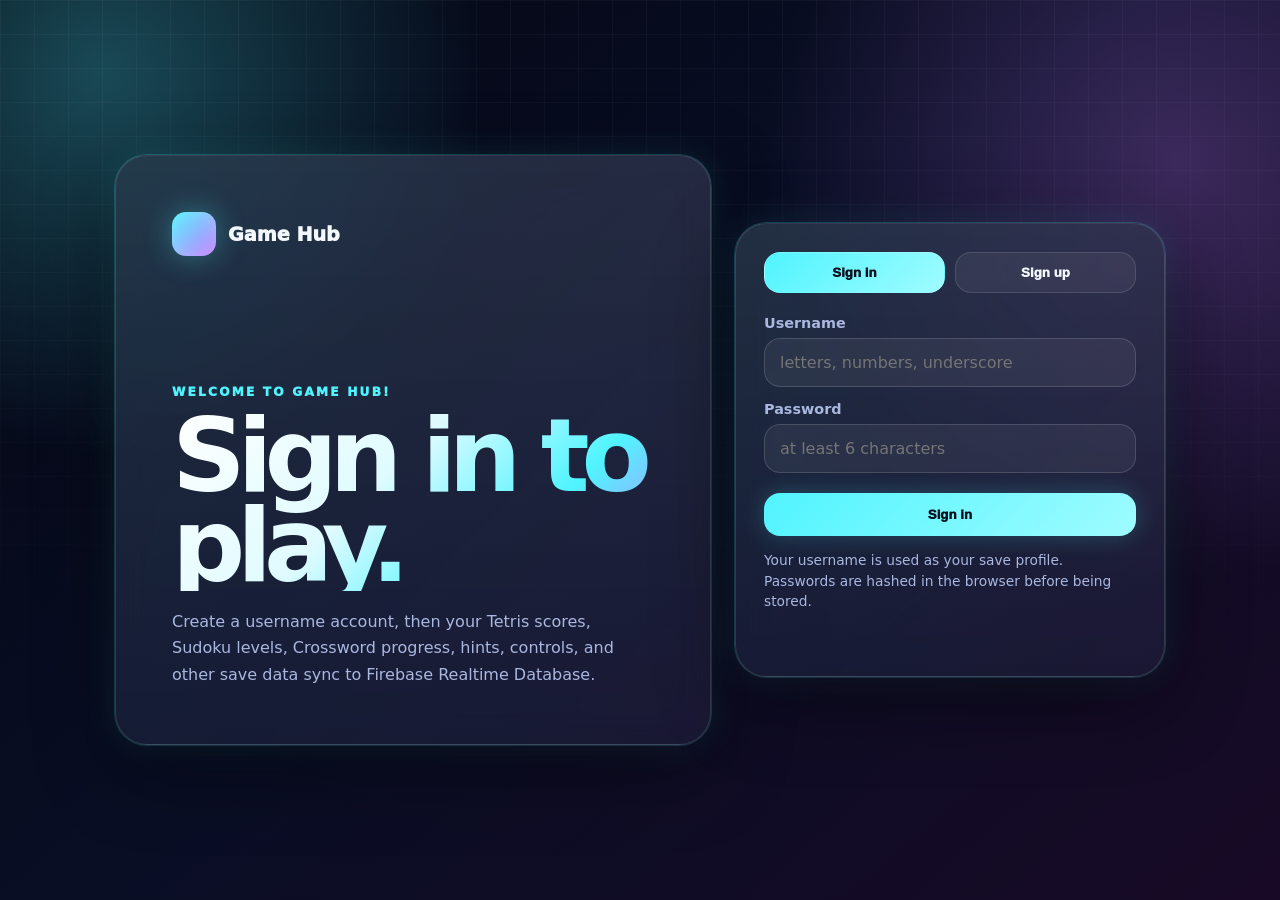
==== colorswitch.html @ 5b91e51e "Add files via upload" ====
<!doctype html>
<html lang="en">
<head>
  <meta charset="utf-8" />
  <meta name="viewport" content="width=device-width, initial-scale=1" />
  <title>Color Switch - Game Hub</title>
  <style>
    :root {
      --bg: #050814;
      --panel: rgba(12, 18, 42, 0.72);
      --text: #f4f8ff;
      --muted: #aab7df;
      --accent: #50f4ff;
      --accent-2: #c77dff;
      --shadow: 0 24px 80px rgba(0,0,0,.48);
      --ring: 0 0 0 1px rgba(80,244,255,.22), 0 0 36px rgba(80,244,255,.12);
    }
    * { box-sizing: border-box; }
    html, body {
      height: 100%;
      margin: 0;
      overflow: hidden;
      font-family: Inter, ui-sans-serif, system-ui, -apple-system, BlinkMacSystemFont, sans-serif;
      color: var(--text);
      background: linear-gradient(140deg, #030611 0%, #090e25 50%, #180a26 100%);
    }
    body::before {
      content: "";
      position: absolute;
      inset: 0;
      pointer-events: none;
      background-image:
        linear-gradient(rgba(255,255,255,0.02) 1px, transparent 1px),
        linear-gradient(90deg, rgba(255,255,255,0.02) 1px, transparent 1px);
      background-size: 34px 34px;
    }
    .app {
      display: grid;
      grid-template-rows: auto 1fr;
      width: 100%;
      height: 100%;
      max-width: 1200px;
      margin: 0 auto;
      padding: 24px;
      gap: 20px;
    }
    header {
      display: flex;
      justify-content: space-between;
      align-items: center;
      background: var(--panel);
      border: 1px solid rgba(255, 255, 255, 0.1);
      border-radius: 20px;
      padding: 12px 24px;
      backdrop-filter: blur(16px);
      box-shadow: var(--shadow);
    }
    .brand {
      display: flex;
      align-items: center;
      gap: 10px;
      font-weight: 900;
      font-size: 1.15rem;
    }
    .logo {
      width: 32px;
      height: 32px;
      border-radius: 10px;
      background: linear-gradient(135deg, var(--accent), var(--accent-2));
    }
    nav {
      display: flex;
      align-items: center;
      gap: 16px;
    }
    .home-link {
      color: var(--muted);
      text-decoration: none;
      font-weight: 700;
    }
    .home-link:hover { color: var(--accent); }
    .account-pill {
      display: inline-flex;
      align-items: center;
      gap: 8px;
      min-height: 34px;
      padding: 8px 14px;
      border-radius: 999px;
      color: var(--text);
      background: rgba(80,244,255,.10);
      border: 1px solid rgba(80,244,255,.24);
      font-weight: 900;
    }

    .level-badge {
      display: inline-flex;
      align-items: center;
      justify-content: center;
      background: linear-gradient(135deg, var(--accent-2), #ff5d7a);
      color: #ffffff;
      font-size: 0.72rem;
      font-weight: 900;
      padding: 2px 7px;
      border-radius: 6px;
      min-width: 20px;
    }
    .game-layout {
      display: grid;
      grid-template-columns: 260px 1fr;
      gap: 20px;
      min-height: 0;
    }
    .side-panel {
      display: flex;
      flex-direction: column;
      gap: 20px;
    }
    .panel-card {
      background: var(--panel);
      border: 1px solid rgba(255, 255, 255, 0.13);
      border-radius: 22px;
      padding: 20px;
      box-shadow: var(--shadow), var(--ring);
      backdrop-filter: blur(18px);
    }
    .panel-card h2 {
      margin: 0 0 14px 0;
      font-size: 0.85rem;
      font-weight: 900;
      text-transform: uppercase;
      letter-spacing: 0.12em;
      color: var(--muted);
    }
    .stat-item {
      display: flex;
      flex-direction: column;
      gap: 4px;
      margin-bottom: 16px;
    }
    .stat-label {
      font-size: 0.75rem;
      font-weight: 800;
      color: var(--muted);
      text-transform: uppercase;
    }
    .stat-value {
      font-size: 2rem;
      font-weight: 900;
      color: var(--text);
    }
    .stat-value.highlight {
      color: var(--accent);
      text-shadow: 0 0 15px rgba(80,244,255,0.4);
    }
    .center-column {
      display: flex;
      justify-content: center;
      align-items: center;
      position: relative;
    }
    .game-container {
      position: relative;
      background: #090d22;
      border: 2px solid rgba(255,255,255,0.1);
      border-radius: 24px;
      box-shadow: var(--shadow);
      width: 400px;
      height: 600px;
      overflow: hidden;
    }
    canvas {
      display: block;
      width: 100%;
      height: 100%;
    }
    .overlay {
      position: absolute;
      inset: 0;
      background: rgba(5, 8, 20, 0.88);
      display: flex;
      flex-direction: column;
      align-items: center;
      justify-content: center;
      gap: 20px;
      z-index: 10;
      transition: opacity 0.2s ease;
    }
    .overlay.hidden {
      opacity: 0;
      pointer-events: none;
    }
    .overlay h2 {
      margin: 0;
      font-size: 2.5rem;
      font-weight: 900;
      background: linear-gradient(135deg, #fff, var(--accent));
      -webkit-background-clip: text;
      background-clip: text;
      color: transparent;
    }
    .overlay p {
      margin: 0;
      color: var(--muted);
      font-size: 1rem;
    }
    .btn {
      border: 1px solid rgba(255,255,255,.16);
      background: linear-gradient(135deg, var(--accent), #9ffcff);
      color: #05101d;
      font-weight: 900;
      padding: 12px 32px;
      border-radius: 999px;
      cursor: pointer;
      font-size: 1rem;
      transition: transform 0.1s ease;
      box-shadow: 0 0 24px rgba(80,244,255,.22);
    }
    .btn:hover {
      transform: translateY(-2px);
    }
    /* Bottom dock UI (Mode & Rank compact) */
    .bottom-dock {
      position: fixed;
      left: 0;
      right: 0;
      bottom: 0;
      padding: 10px 12px;
      z-index: 50;
      pointer-events: none;
    }
    .bottom-dock-inner {
      margin: 0 auto;
      width: min(1100px, 100%);
      background: rgba(12, 18, 42, 0.78);
      border: 1px solid rgba(255, 255, 255, 0.12);
      border-radius: 18px;
      box-shadow: var(--shadow), var(--ring);
      backdrop-filter: blur(14px);
      pointer-events: auto;
      overflow: hidden;
    }
    .dock-row {
      display: grid;
      grid-template-columns: 1fr auto;
      gap: 10px;
      align-items: center;
      padding: 10px 12px;
    }
    .dock-title {
      display: flex;
      flex-direction: column;
      gap: 4px;
      min-width: 0;
    }
    .dock-title .label {
      font-size: 0.75rem;
      font-weight: 900;
      text-transform: uppercase;
      letter-spacing: 0.12em;
      color: var(--muted);
    }
    .dock-title .line1 {
      display: flex;
      gap: 10px;
      flex-wrap: wrap;
      align-items: baseline;
    }
    .dock-title .line1 strong {
      color: var(--text);
      font-weight: 900;
    }
    .dock-title .line2 {
      color: rgba(255,255,255,.78);
      font-size: 0.9rem;
    }

    .dock-toggle {
      border: 1px solid rgba(255,255,255,.16);
      background: rgba(255,255,255,.06);
      color: var(--text);
      padding: 10px 14px;
      border-radius: 999px;
      cursor: pointer;
      font-weight: 900;
      transition: transform .1s ease, background .15s ease;
      white-space: nowrap;
    }
    .dock-toggle:hover { transform: translateY(-1px); background: rgba(255,255,255,.12); }

    .dock-panel {
      max-height: 0;
      opacity: 0;
      transition: max-height .25s ease, opacity .2s ease;
      border-top: 1px solid rgba(255,255,255,0.10);
    }
    .dock-panel.open {
      max-height: 260px;
      opacity: 1;
    }
    .dock-panel-content {
      padding: 10px 12px 12px;
      display: grid;
      grid-template-columns: 1fr;
      gap: 10px;
    }

    .rank-summary { margin: 0; }
    .rank-list { margin: 0; }

    @media (max-width: 420px) {
      .dock-toggle { padding: 9px 12px; }
    }
    .rank-summary {
      display: flex;
      flex-direction: column;
      gap: 6px;
      color: var(--muted);
      font-size: 0.9rem;
      margin-bottom: 12px;
    }
    .rank-summary strong {
      color: var(--text);
      font-weight: 700;
    }
    .rank-list {
      display: grid;
      gap: 6px;
      font-size: 0.85rem;
      color: rgba(255,255,255,.72);
    }
    .rank-list div {
      display: flex;
      justify-content: space-between;
      gap: 12px;
    }
    .lifestyle-btn {
      width: 100%;
      margin-top: 12px;
    }
    .lifestyle-info {
      margin-top: 8px;
      color: var(--muted);
      font-size: 0.85rem;
      line-height: 1.4;
    }
    @media (max-width: 768px) {
      .game-layout { grid-template-columns: 1fr; }
      .side-panel { flex-direction: row; }
      .stat-item { margin-bottom: 0; }
      .game-container { width: 100%; height: 75vh; }
    }
  </style>
  <script>
    (function () {
      const DB_URL = "https://gamelibrary-882b6-default-rtdb.asia-southeast1.firebasedatabase.app";
      const SESSION_KEY = "gamehub_current_user";
      const GAMEHUB_KEYS = ["gamehub_profile_v1", "colorswitch_highScore"];
      function safeUsernameKey(username) { return String(username || "").trim().toLowerCase().replace(/[^a-z0-9_]/g, "_"); }
      function getCurrentUser() { try { return JSON.parse(sessionStorage.getItem(SESSION_KEY) || "null"); } catch (err) { return null; } }
      function firebaseUrl(parts) { return DB_URL.replace(/\/$/, "") + "/" + parts.map(encodeURIComponent).join("/") + ".json"; }
      const currentUser = getCurrentUser();
      if (!currentUser || !currentUser.username) { window.location.replace("index.html"); return; }
      const userKey = safeUsernameKey(currentUser.username);
      const originalSetItem = localStorage.setItem.bind(localStorage);
      const originalRemoveItem = localStorage.removeItem.bind(localStorage);

      function cloudSet(key, value) {
        fetch(firebaseUrl(["users", userKey, "gameData", key]), {
          method: "PUT",
          headers: { "Content-Type": "application/json" },
          body: JSON.stringify(String(value))
        }).catch(function () {});
        fetch(firebaseUrl(["users", userKey, "lastActiveAt"]), {
          method: "PUT",
          headers: { "Content-Type": "application/json" },
          body: JSON.stringify(new Date().toISOString())
        }).catch(function () {});
      }
      function cloudRemove(key) {
        fetch(firebaseUrl(["users", userKey, "gameData", key]), { method: "DELETE" }).catch(function () {});
      }
      localStorage.setItem = function (key, value) {
        originalSetItem(key, value);
        if (GAMEHUB_KEYS.includes(key)) cloudSet(key, value);
      };
      localStorage.removeItem = function (key) {
        originalRemoveItem(key);
        if (GAMEHUB_KEYS.includes(key)) cloudRemove(key);
      };
      window.GameHubAuth = {
        dbUrl: DB_URL,
        user: currentUser,
        username: currentUser.username,
        safeUsernameKey: safeUsernameKey,
        logout: function () {
          sessionStorage.removeItem(SESSION_KEY);
          window.location.href = "index.html";
        },
        saveNow: function () {
          GAMEHUB_KEYS.forEach(function (key) {
            const value = localStorage.getItem(key);
            if (value !== null) cloudSet(key, value);
          });
        }
      };
      window.addEventListener('beforeunload', function () {
        if (window.GameHubAuth) window.GameHubAuth.saveNow();
      });
    })();
  </script>
  <script>
    (function () {
      const PROFILE_KEY = "gamehub_profile_v1";
      const MAX_RECENT = 12;
      function nowIso() { return new Date().toISOString(); }
      function getUsername() { return (window.GameHubAuth && window.GameHubAuth.username) || "Player"; }
      function blankGame() { return { successes: 0, bestScore: 0, bestLevel: 0, lastPlayedAt: null }; }
      function defaultProfile() {
        const username = getUsername();
        return {
          username,
          displayName: username,
          avatar: "🎮",
          level: 1,
          xp: 0,
          successfulPlays: 0,
          createdAt: nowIso(),
          updatedAt: nowIso(),
          games: {},
          recentActivity: [],
          completedSuccessIds: {}
        };
      }
      function readProfile() {
        let profile = null;
        try { profile = JSON.parse(localStorage.getItem(PROFILE_KEY) || "null"); }
        catch (err) { profile = null; }
        const base = defaultProfile();
        profile = profile && typeof profile === "object" ? profile : base;
        profile.username = getUsername();
        profile.displayName = profile.displayName || profile.username;
        profile.avatar = profile.avatar || "🎮";
        profile.level = Math.max(1, Number(profile.level || 1));
        profile.xp = Math.max(0, Number(profile.xp || 0));
        profile.successfulPlays = Math.max(0, Number(profile.successfulPlays || 0));
        profile.games = profile.games && typeof profile.games === "object" ? profile.games : {};
        profile.recentActivity = Array.isArray(profile.recentActivity) ? profile.recentActivity : [];
        profile.completedSuccessIds = profile.completedSuccessIds && typeof profile.completedSuccessIds === "object" ? profile.completedSuccessIds : {};
        return profile;
      }
      function saveProfile(profile) {
        profile.updatedAt = nowIso();
        localStorage.setItem(PROFILE_KEY, JSON.stringify(profile));
        return profile;
      }
      function xpForNext(level) { return Math.max(50, level * 100); }
      function showToast(text) {
        if (!document.body) return;
        const toast = document.createElement("div");
        toast.textContent = text;
        toast.style.cssText = "position:fixed;right:18px;bottom:18px;z-index:9999;padding:13px 15px;border-radius:16px;background:linear-gradient(135deg,rgba(80,244,255,.95),rgba(199,125,255,.95));color:#05101d;font-weight:1000;box-shadow:0 18px 50px rgba(0,0,0,.34);font-family:inherit;max-width:min(340px,calc(100vw - 36px));";
        document.body.appendChild(toast);
        setTimeout(function () { toast.style.opacity = "0"; toast.style.transform = "translateY(8px)"; toast.style.transition = "all .35s ease"; }, 2400);
        setTimeout(function () { toast.remove(); }, 2850);
      }
      function recordSuccess(gameName, details) {
        details = details || {};
        const profile = readProfile();
        const successId = details.successId ? String(details.successId) : "";
        if (successId && profile.completedSuccessIds[successId]) return profile;
        if (successId) profile.completedSuccessIds[successId] = nowIso();
        const game = String(gameName || details.game || "Game");
        const xp = Math.max(10, Number(details.xp || 50));
        const beforeLevel = Number(profile.level || 1);
        profile.successfulPlays += 1;
        profile.level += 1;
        profile.xp += xp;
        if (!profile.games[game]) profile.games[game] = blankGame();
        profile.games[game].successes = Number(profile.games[game].successes || 0) + 1;
        profile.games[game].bestScore = Math.max(Number(profile.games[game].bestScore || 0), Number(details.score || 0));
        profile.games[game].bestLevel = Math.max(Number(profile.games[game].bestLevel || 0), Number(details.level || 0));
        profile.games[game].lastPlayedAt = nowIso();
        profile.recentActivity.unshift({
          game,
          title: details.title || ("Successful " + game + " play"),
          score: Number(details.score || 0),
          level: Number(details.level || 0),
          xp,
          at: nowIso()
        });
        profile.recentActivity = profile.recentActivity.slice(0, MAX_RECENT);
        saveProfile(profile);
        showToast("Profile Level Up! Lv " + beforeLevel + " → " + profile.level);
        return profile;
      }
      function resetProfile() {
        const profile = defaultProfile();
        saveProfile(profile);
        return profile;
      }
      window.GameHubProfile = { PROFILE_KEY, readProfile, saveProfile, recordSuccess, resetProfile, xpForNext };
    })();
  </script>
</head>
<body>

<div class="app">
  <header>
    <div class="brand"><div class="logo"></div>Color Switch Arcade</div>
    <nav>
      <a href="homepage.html" class="home-link">← Hub</a>
      <span class="account-pill">
          👤 <span id="accountName">Player</span>
          <span class="level-badge" id="accountLevel">LV 1</span>
        </span>
    </nav>
  </header>

  <div class="game-layout">
    <div class="side-panel">
      <div class="panel-card" style="flex: 1;">
        <h2>Scoreboard</h2>
        <div class="stat-item">
          <span class="stat-label">Score</span>
          <div id="scoreVal" class="stat-value highlight">0</div>
        </div>
        <div class="stat-item">
          <span class="stat-label">High Score</span>
          <div id="highScoreVal" class="stat-value">0</div>
        </div>
      </div>

      <div class="panel-card" style="flex: 1;">
        <h2>Controls</h2>
        <p style="color: var(--muted); font-size: 0.9rem; line-height: 1.5; margin: 0;">
          Press <strong>SPACEBAR</strong> or <strong>CLICK / TAP</strong> anywhere on the screen to bounce the color ball upward. 
          <br><br>
          Only pass through obstacle walls that match your current dynamic color vector!
        </p>
        <button class="btn lifestyle-btn" id="lifestyleBtn" type="button" onclick="useLifestyle()">Lifestyle Boost</button>
        <p class="lifestyle-info" id="lifestyleText">3 clicks left this week</p>
      </div>
    </div>

    <div class="center-column">
      <div class="game-container">
        <div id="startOverlay" class="overlay">
          <h2>COLOR SWITCH</h2>
          <p>Match colors to climb high</p>
          <button class="btn" onclick="startGame()">TAP TO PLAY</button>
        </div>

        <div id="gameoverOverlay" class="overlay hidden">
          <h2 style="background: linear-gradient(135deg, #ff5d7a, #c77dff); -webkit-background-clip: text; background-clip: text;">GAME OVER</h2>
          <p id="finalScoreMsg">Score: 0</p>
          <button class="btn" onclick="startGame()">PLAY AGAIN</button>
        </div>

        <canvas id="gameCanvas" width="400" height="600"></canvas>
      </div>
    </div>
  </div>
  </div>

  <!-- Bottom dock: Mode (Difficulty) & Rank -->
  <div class="bottom-dock" id="bottomDock">
    <div class="bottom-dock-inner">
      <div class="dock-row">
        <div class="dock-title">
          <div class="label">Mode & Rank</div>
          <div class="line1">
            <span class="muted" style="color: var(--muted); font-weight: 800;">Rank:</span>
            <strong id="currentRank">Training</strong>
            <span style="color: rgba(255,255,255,.78); font-weight: 800;">•</span>
            <span id="difficultyLabel" style="color: rgba(255,255,255,.78); font-weight: 900;">Easy</span>
          </div>
          <div class="line2"><span id="rankProgress">0 / 30 stars</span></div>
        </div>
        <button class="dock-toggle" type="button" id="dockToggleBtn" aria-expanded="false" onclick="toggleDockPanel()">Details</button>
      </div>

      <div class="dock-panel" id="dockPanel">
        <div class="dock-panel-content">
          <div class="rank-summary">
            <p style="margin:0;"><strong>Next Goal</strong>: <span id="nextRankLabel">Rank 5</span> — <span id="nextRankTarget">30 stars</span></p>
          </div>
          <div class="rank-list" aria-label="Rank list">
            <div><span>Rank 5</span><span>30 stars</span></div>
            <div><span>Rank 4</span><span>55 stars</span></div>
            <div><span>Rank 3</span><span>65 stars</span></div>
            <div><span>Rank 2</span><span>80 stars</span></div>
            <div><span>Rank 1</span><span>100 stars</span></div>
            <div><span>Grandmaster</span><span>160 stars</span></div>
          </div>
        </div>
      </div>
    </div>
  </div>

<script>
  // Extract verified Auth credentials and live profile parameters 
    let highScore = parseInt(localStorage.getItem('colorswitch_highScore') || '0', 10);
    const username = window.GameHubAuth ? window.GameHubAuth.username : "Player";
    document.getElementById("accountName").textContent = username;

    if (window.GameHubProfile && typeof window.GameHubProfile.readProfile === "function") {
      const liveProfile = window.GameHubProfile.readProfile();
      if (liveProfile && liveProfile.level) {
        document.getElementById("accountLevel").textContent = "LV " + liveProfile.level;
      }
      if (liveProfile && liveProfile.games && liveProfile.games["Color Switch"] && Number(liveProfile.games["Color Switch"].bestScore) > highScore) {
        highScore = Number(liveProfile.games["Color Switch"].bestScore);
        document.getElementById('highScoreVal').textContent = highScore;
      }
    }

  const canvas = document.getElementById('gameCanvas');
  const ctx = canvas.getContext('2d');

  const GAME_COLORS = ['#3ef2ff', '#bd7bff', '#ffe66d', '#ff5370']; // Cyan, Purple, Yellow, Red
  const RANK_TARGETS = [
    { name: 'Grandmaster', score: 160 },
    { name: 'Rank 1', score: 100 },
    { name: 'Rank 2', score: 80 },
    { name: 'Rank 3', score: 65 },
    { name: 'Rank 4', score: 55 },
    { name: 'Rank 5', score: 30 }
  ];
  const LIFESTYLE_LIMIT = 3;
  const LIFESTYLE_DURATION = 10000;
  const BASE_GRAVITY = 0.35;
  const JUMP_COOLDOWN = 130;

  let score = 0;
  let starCount = 0;

  let lifestyleState = { clicksThisWeek: 0, weekKey: null };
  let lifestyleActive = false;
  let lifestyleExpires = 0;

  document.getElementById('highScoreVal').textContent = highScore;
  loadLifestyleState();
  updateLifestyleUI();
  updateRankUI();

  let gameActive = false;
  let cameraY = 0;

  let ball = {
    x: 200,
    y: 450,
    radius: 10,
    velocity: 0,
    gravity: 0,
    jump: -8.5,
    color: '#3ef2ff'
  };

  let obstacles = [];
  let colorChangers = [];
  let stars = [];

  function randColor() {
    return GAME_COLORS[Math.floor(Math.random() * GAME_COLORS.length)];
  }

  function changeBallColor() {
    const original = ball.color;
    let availableColors = GAME_COLORS.filter(c => c !== original);
    ball.color = availableColors[Math.floor(Math.random() * availableColors.length)];
  }

  function getWeekKey() {
    const now = new Date();
    const monday = new Date(now);
    const day = monday.getDay();
    const diff = (day + 6) % 7;
    monday.setDate(monday.getDate() - diff);
    monday.setHours(0, 0, 0, 0);
    return monday.toISOString().slice(0, 10);
  }

  function loadLifestyleState() {
    let stored = null;
    try {
      stored = JSON.parse(localStorage.getItem('colorswitch_lifestyle_state') || 'null');
    } catch (err) {
      stored = null;
    }
    const weekKey = getWeekKey();
    if (!stored || typeof stored !== 'object' || stored.weekKey !== weekKey) {
      lifestyleState = { clicksThisWeek: 0, weekKey };
    } else {
      lifestyleState = stored;
    }
    saveLifestyleState();
  }

  function saveLifestyleState() {
    localStorage.setItem('colorswitch_lifestyle_state', JSON.stringify(lifestyleState));
  }

  function updateLifestyleUI() {
    const remaining = Math.max(0, LIFESTYLE_LIMIT - lifestyleState.clicksThisWeek);
    const label = document.getElementById('lifestyleText');
    if (label) {
      label.textContent = remaining > 0 ? `${remaining} click${remaining === 1 ? '' : 's'} left this week` : 'No Lifestyle clicks left this week';
    }
    const btn = document.getElementById('lifestyleBtn');
    if (btn) {
      btn.disabled = remaining === 0;
      btn.textContent = lifestyleActive ? 'Lifestyle Active!' : 'Lifestyle Boost';
    }
  }

  function getDifficultyFromStars(stars) {
    // more stars => harder and faster
    if (stars >= 160) return { label: 'Grandmaster', speed: 0.020, extraTypes: ['plus', 'star'], size: 90 };
    if (stars >= 100) return { label: 'Rank 1', speed: 0.018, extraTypes: ['plus'], size: 88 };
    if (stars >= 80) return { label: 'Rank 2', speed: 0.016, extraTypes: ['plus'], size: 86 };
    if (stars >= 65) return { label: 'Rank 3', speed: 0.014, extraTypes: [], size: 84 };
    if (stars >= 55) return { label: 'Rank 4', speed: 0.012, extraTypes: [], size: 82 };
    if (stars >= 30) return { label: 'Rank 5', speed: 0.010, extraTypes: [], size: 80 };
    return { label: 'Easy', speed: 0.008, extraTypes: [], size: 78 };
  }

  function getObstacleTypes() {
    const d = getDifficultyFromStars(starCount);
    const base = ['circle', 'square', 'diamond'];
    return base.concat(d.extraTypes || []);
  }

  function getRankForScore(value) {
    for (let i = 0; i < RANK_TARGETS.length; i++) {
      if (value >= RANK_TARGETS[i].score) {
        return RANK_TARGETS[i];
      }
    }
    return { name: 'Training', score: 30 };
  }

  function getNextRank(value) {
    for (let i = RANK_TARGETS.length - 1; i >= 0; i--) {
      if (value < RANK_TARGETS[i].score) {
        return RANK_TARGETS[i];
      }
    }
    return RANK_TARGETS[0];
  }

  function updateRankUI() {
    starCount = score;

    const d = getDifficultyFromStars(starCount);
    const current = getRankForScore(score);
    const next = getNextRank(score);


    const currentRank = document.getElementById('currentRank');
    const nextLabel = document.getElementById('nextRankLabel');
    const nextTarget = document.getElementById('nextRankTarget');
    const rankProgress = document.getElementById('rankProgress');
    const difficultyLabel = document.getElementById('difficultyLabel');

    if (currentRank) currentRank.textContent = current.name;
    if (nextLabel) nextLabel.textContent = next.name;
    if (nextTarget) nextTarget.textContent = next.score + ' stars';
    if (rankProgress) {
      rankProgress.textContent = current.name === 'Grandmaster' ? 'Maximum rank reached' : `${Math.min(score, next.score)} / ${next.score} stars`;
    }
    if (difficultyLabel) {
      difficultyLabel.textContent = d.label;
    }
  }

  function useLifestyle() {
    if (!gameActive) return;
    const remaining = Math.max(0, LIFESTYLE_LIMIT - lifestyleState.clicksThisWeek);
    if (remaining <= 0) return;
    lifestyleState.clicksThisWeek += 1;
    lifestyleState.weekKey = getWeekKey();
    saveLifestyleState();
    lifestyleActive = true;
    lifestyleExpires = Date.now() + LIFESTYLE_DURATION;
    updateLifestyleUI();
  }

  function spawnObstacleLayout(targetY) {
    const d = getDifficultyFromStars(starCount);
    const types = getObstacleTypes();
    const selectedType = types[Math.floor(Math.random() * types.length)];
    const speedModifier = d.speed;
    const size = d.size;

    obstacles.push({
      type: selectedType,
      x: 200,
      y: targetY,
      size,
      angle: Math.random() * Math.PI,
      speed: 0.015 + (score * 0.001) + speedModifier,
      colors: GAME_COLORS
    });

    stars.push({ x: 200, y: targetY, radius: 8, collected: false });
    colorChangers.push({ x: 200, y: targetY - 175, radius: 14, collected: false });
  }

  function startGame() {
    score = 0;
    starCount = 0;
    document.getElementById('scoreVal').textContent = score;

    // Hide dock while playing to prevent covering the game view
    const dock = document.getElementById('bottomDock');
    if (dock) dock.style.display = 'none';


    document.getElementById('startOverlay').classList.add('hidden');
    document.getElementById('gameoverOverlay').classList.add('hidden');

    ball.y = 450;
    ball.velocity = 0;
    ball.color = randColor();

    obstacles = [];
    colorChangers = [];
    stars = [];
    cameraY = 0;
    lifestyleActive = false;

    spawnObstacleLayout(200);
    spawnObstacleLayout(-150);

    updateRankUI();
    updateLifestyleUI();

    gameActive = true;
    requestAnimationFrame(update);
  }

  function gameOver() {
    gameActive = false;
    document.getElementById('finalScoreMsg').textContent = "Score: " + score;

    // Show dock again after game ends
    const dock = document.getElementById('bottomDock');
    if (dock) dock.style.display = '';

    document.getElementById('gameoverOverlay').classList.remove('hidden');

    const xpBonus = score > highScore ? 50 : 12;
    if (score > highScore) {
      highScore = score;
      localStorage.setItem('colorswitch_highScore', highScore);
      document.getElementById('highScoreVal').textContent = highScore;
    }

    if (window.GameHubProfile && typeof window.GameHubProfile.recordSuccess === 'function' && score > 0) {
      window.GameHubProfile.recordSuccess("Color Switch", {
        score: score,
        xp: xpBonus,
        title: score > highScore ? "New best score in Color Switch!" : "Progressed through Color Switch",
      });
    }
  }

  function handleAction() {
    if (!gameActive) return;
    const now = Date.now();
    if (ball._lastActionAt && (now - ball._lastActionAt) < JUMP_COOLDOWN) return;
    ball._lastActionAt = now;
    ball.velocity = lifestyleActive ? ball.jump * 1.2 : ball.jump;
  }

  // Dock expand/collapse
  function toggleDockPanel() {
    const panel = document.getElementById('dockPanel');
    const btn = document.getElementById('dockToggleBtn');
    if (!panel || !btn) return;
    const isOpen = panel.classList.toggle('open');
    btn.setAttribute('aria-expanded', String(isOpen));
    btn.textContent = isOpen ? 'Hide' : 'Details';
  }


  window.addEventListener('keydown', (e) => {
    if (e.key === ' ') {
      e.preventDefault();
      handleAction();
    }
  });
  canvas.addEventListener('touchstart', (e) => {
    e.preventDefault();
    handleAction();
  });
  canvas.addEventListener('mousedown', handleAction);

  function checkCollisionWithObstacle(obs) {
    const dy = ball.y - obs.y;
    const dx = ball.x - obs.x;
    const distance = Math.sqrt(dx * dx + dy * dy);

    // Collision boundary checks (considering the ball thickness)
    const innerBound = obs.size - 10;
    const outerBound = obs.size + 10;

    if (obs.type === 'circle') {
      if (distance >= innerBound && distance <= outerBound) {
        let angle = Math.atan2(dy, dx);
        if (angle < 0) angle += Math.PI * 2;
        
        // Match segment position back to arc indices accurately
        let relativeAngle = (angle - obs.angle) % (Math.PI * 2);
        if (relativeAngle < 0) relativeAngle += Math.PI * 2;

        let sector = Math.floor(relativeAngle / (Math.PI / 2)) % 4;
        if (obs.colors[sector] !== ball.color) {
          return true;
        }
      }
    } else if (obs.type === 'square' || obs.type === 'diamond') {
      const rotationOffset = obs.type === 'diamond' ? Math.PI / 4 : 0;
      const cos = Math.cos(obs.angle + rotationOffset);
      const sin = Math.sin(obs.angle + rotationOffset);
      const localX = dx * cos + dy * sin;
      const localY = -dx * sin + dy * cos;
      const absX = Math.abs(localX);
      const absY = Math.abs(localY);
      const edgeBand = ball.radius + 6;

      const hitSideX = absX >= obs.size - edgeBand && absX <= obs.size + edgeBand && absY <= obs.size;
      const hitSideY = absY >= obs.size - edgeBand && absY <= obs.size + edgeBand && absX <= obs.size;

      if (hitSideX || hitSideY) {
        let sector;
        if (absX > absY) {
          sector = localX > 0 ? 1 : 3; // right or left edge
        } else {
          sector = localY > 0 ? 2 : 0; // bottom or top edge
        }
        if (obs.colors[sector] !== ball.color) {
          return true;
        }
      }
    } else if (obs.type === 'plus') {
      const cos = Math.cos(obs.angle);
      const sin = Math.sin(obs.angle);
      const localX = dx * cos + dy * sin;
      const localY = -dx * sin + dy * cos;
      const armWidth = obs.size * 0.28;
      const absX = Math.abs(localX);
      const absY = Math.abs(localY);
      const insidePlus = (absX <= armWidth && absY <= obs.size) || (absY <= armWidth && absX <= obs.size);
      if (insidePlus) {
        let angle = Math.atan2(localY, localX);
        if (angle < 0) angle += Math.PI * 2;
        let relativeAngle = angle % (Math.PI * 2);
        if (relativeAngle < 0) relativeAngle += Math.PI * 2;
        let sector = Math.floor(relativeAngle / (Math.PI / 2)) % 4;
        if (obs.colors[sector] !== ball.color) {
          return true;
        }
      }
    } else if (obs.type === 'star') {
      if (distance >= obs.size - 18 && distance <= obs.size + 18) {
        let angle = Math.atan2(dy, dx);
        if (angle < 0) angle += Math.PI * 2;
        let relativeAngle = (angle - obs.angle) % (Math.PI * 2);
        if (relativeAngle < 0) relativeAngle += Math.PI * 2;
        let sector = Math.floor(relativeAngle / (Math.PI / 2)) % 4;
        if (obs.colors[sector] !== ball.color) {
          return true;
        }
      }
    }
    return false;
  }

  function update() {
    if (!gameActive) return;

    ball.y += ball.velocity;

    // If the ball is at (or very near) the bottom, treat it as grounded.
    // This makes SPACEBAR/CLICK bounce consistent.
    const groundY = 600 + cameraY - ball.radius;
    if (ball.y >= groundY) {
      ball.y = groundY;
      ball.velocity = 0;
    }

    if (ball.y + ball.radius > 600 + cameraY) {
      gameOver();
      return;
    }

    ball.velocity += BASE_GRAVITY * (lifestyleActive ? 0.55 : 1);

    if (ball.y < cameraY + 300) {
      cameraY += (ball.y - (cameraY + 300)) * 0.1;
    }

    ball.velocity += BASE_GRAVITY * (lifestyleActive ? 0.55 : 1);

    // Rotate obstacles each frame for motion
    obstacles.forEach(obs => {
      obs.angle += obs.speed;
      if (obs.angle >= Math.PI * 2) obs.angle -= Math.PI * 2;
    });

    // Check obstacle color hits
    for (let i = 0; i < obstacles.length; i++) {
      if (checkCollisionWithObstacle(obstacles[i])) {
        gameOver();
        return;
      }
    }

    // Check lifestyle expiration
    if (lifestyleActive && Date.now() > lifestyleExpires) {
      lifestyleActive = false;
      updateLifestyleUI();
    }

    // Check color changers pickup overlaps
    colorChangers.forEach(changer => {
      if (!changer.collected && Math.abs(ball.y - changer.y) < changer.radius + ball.radius) {
        changer.collected = true;
        changeBallColor();
      }
    });

    // Check star point scoring triggers
    stars.forEach(star => {
      if (!star.collected && Math.abs(ball.y - star.y) < star.radius + ball.radius) {
        star.collected = true;
        score++;
        starCount = score;
        document.getElementById('scoreVal').textContent = score;
        updateRankUI();
        spawnObstacleLayout(obstacles[obstacles.length - 1].y - 350);
      }
    });

    // Keep arrays sanitized
    obstacles = obstacles.filter(o => o.y < cameraY + 700);
    stars = stars.filter(s => s.y < cameraY + 700);
    colorChangers = colorChangers.filter(c => c.y < cameraY + 700);

    draw();
    requestAnimationFrame(update);
  }

  function draw() {
    ctx.clearRect(0, 0, canvas.width, canvas.height);

    ctx.save();
    ctx.translate(0, -cameraY);

    // Draw Obstacles
    obstacles.forEach(obs => {
      ctx.lineWidth = 14;
      ctx.shadowBlur = 10;
      ctx.lineCap = "round";
      
      if (obs.type === 'circle') {
        for (let i = 0; i < 4; i++) {
          ctx.strokeStyle = obs.colors[i];
          ctx.shadowColor = obs.colors[i];
          ctx.beginPath();
          ctx.arc(obs.x, obs.y, obs.size, obs.angle + (i * Math.PI / 2), obs.angle + ((i + 1) * Math.PI / 2));
          ctx.stroke();
        }
      } else if (obs.type === 'square' || obs.type === 'diamond') {
        ctx.save();
        ctx.translate(obs.x, obs.y);
        ctx.rotate(obs.angle + (obs.type === 'diamond' ? Math.PI / 4 : 0));
        
        let half = obs.size;
        let points = [
          {x: -half, y: -half}, // Top-Left
          {x: half, y: -half},  // Top-Right
          {x: half, y: half},   // Bottom-Right
          {x: -half, y: half}   // Bottom-Left
        ];

        for (let i = 0; i < 4; i++) {
          ctx.strokeStyle = obs.colors[i];
          ctx.shadowColor = obs.colors[i];
          ctx.beginPath();
          ctx.moveTo(points[i].x, points[i].y);
          let nextIdx = (i + 1) % 4;
          ctx.lineTo(points[nextIdx].x, points[nextIdx].y);
          ctx.stroke();
        }
        ctx.restore();
      } else if (obs.type === 'plus') {
        ctx.save();
        ctx.translate(obs.x, obs.y);
        ctx.rotate(obs.angle);
        const armWidth = obs.size * 0.28;
        const half = obs.size;
        const arms = [
          {x1: armWidth, y1: -half, x2: -armWidth, y2: -half},
          {x1: armWidth, y1: half, x2: -armWidth, y2: half},
          {x1: -half, y1: armWidth, x2: -half, y2: -armWidth},
          {x1: half, y1: armWidth, x2: half, y2: -armWidth}
        ];
        for (let i = 0; i < 4; i++) {
          ctx.strokeStyle = obs.colors[i];
          ctx.shadowColor = obs.colors[i];
          ctx.beginPath();
          ctx.moveTo(arms[i].x1, arms[i].y1);
          ctx.lineTo(arms[i].x2, arms[i].y2);
          ctx.stroke();
        }
        ctx.restore();
      } else if (obs.type === 'star') {
        ctx.save();
        ctx.translate(obs.x, obs.y);
        ctx.rotate(obs.angle);
        const outer = obs.size;
        const inner = obs.size * 0.45;
        for (let i = 0; i < 4; i++) {
          ctx.strokeStyle = obs.colors[i];
          ctx.shadowColor = obs.colors[i];
          ctx.beginPath();
          const a = i * Math.PI / 2;
          ctx.moveTo(Math.cos(a) * inner, Math.sin(a) * inner);
          ctx.lineTo(Math.cos(a) * outer, Math.sin(a) * outer);
          ctx.stroke();
        }
        ctx.restore();
      }
    });

    ctx.shadowBlur = 0;

    // Draw Color Switchers
    colorChangers.forEach(changer => {
      if (!changer.collected) {
        ctx.save();
        ctx.translate(changer.x, changer.y);
        for (let i = 0; i < 4; i++) {
          ctx.fillStyle = GAME_COLORS[i];
          ctx.beginPath();
          ctx.moveTo(0,0);
          ctx.arc(0, 0, changer.radius, i * Math.PI/2, (i+1) * Math.PI/2);
          ctx.fill();
        }
        ctx.restore();
      }
    });

    // Draw Stars
    stars.forEach(star => {
      if (!star.collected) {
        ctx.fillStyle = '#ffffff';
        ctx.shadowBlur = 15;
        ctx.shadowColor = '#ffffff';
        
        ctx.beginPath();
        ctx.save();
        ctx.translate(star.x, star.y);
        ctx.moveTo(0, -star.radius);
        for (let i = 0; i < 5; i++) {
          ctx.rotate(Math.PI / 5);
          ctx.lineTo(0, -star.radius * 0.4);
          ctx.rotate(Math.PI / 5);
          ctx.lineTo(0, -star.radius);
        }
        ctx.closePath();
        ctx.fill();
        ctx.restore();
        ctx.shadowBlur = 0;
      }
    });

    // Draw Player Ball
    ctx.fillStyle = ball.color;
    ctx.shadowBlur = 18;
    ctx.shadowColor = ball.color;
    ctx.beginPath();
    ctx.arc(ball.x, ball.y, ball.radius, 0, Math.PI * 2);
    ctx.fill();

    ctx.restore();
  }

  draw();
</script>
</body>
</html>
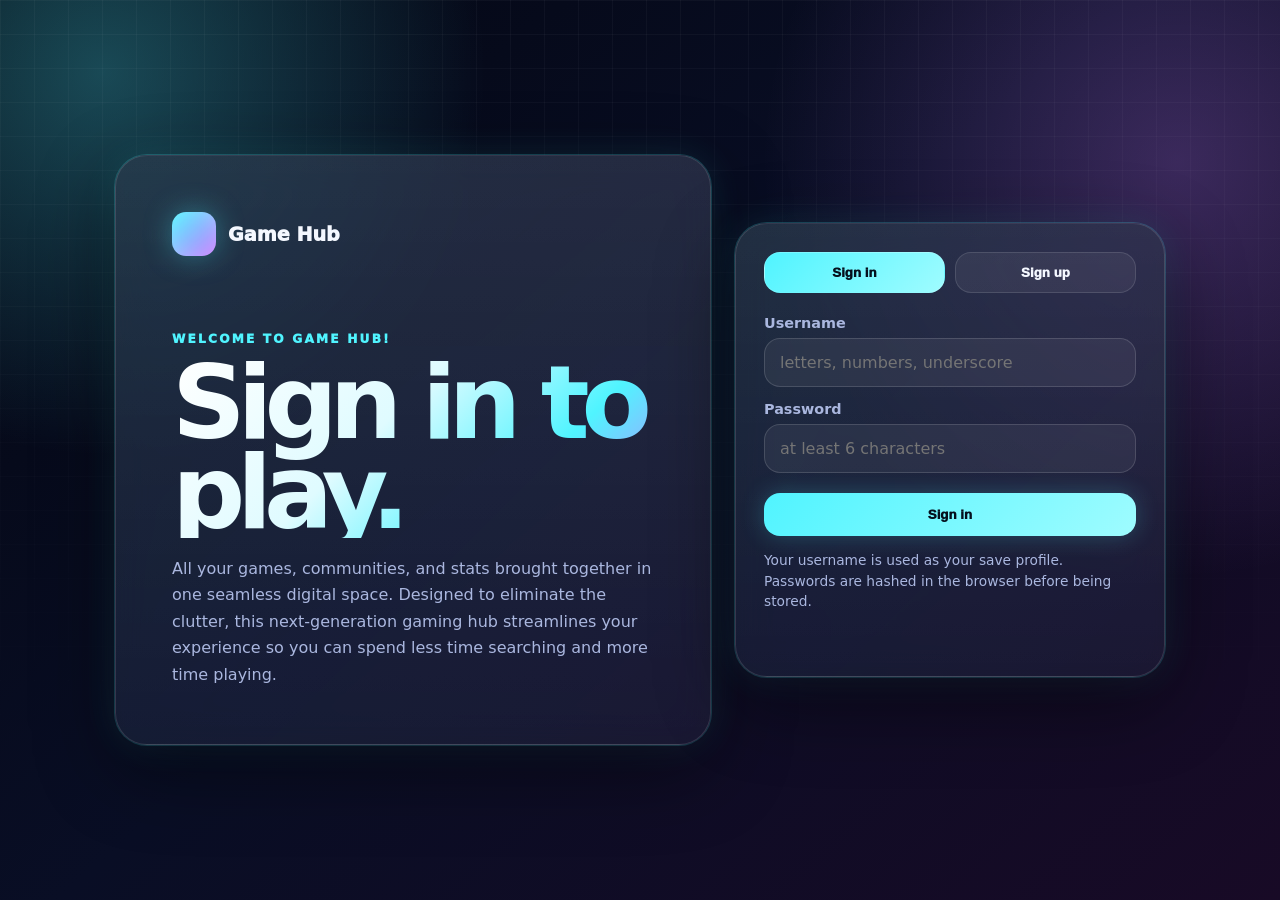
==== commit e0a8a53b: "Add files via upload" ====
--- a/colorswitch.html
+++ b/colorswitch.html
@@ -4,6 +4,7 @@
   <meta charset="utf-8" />
   <meta name="viewport" content="width=device-width, initial-scale=1" />
   <title>Color Switch - Game Hub</title>
+  <link rel="icon" type="image/png" href="favicon.png">
   <style>
     :root {
       --bg: #050814;
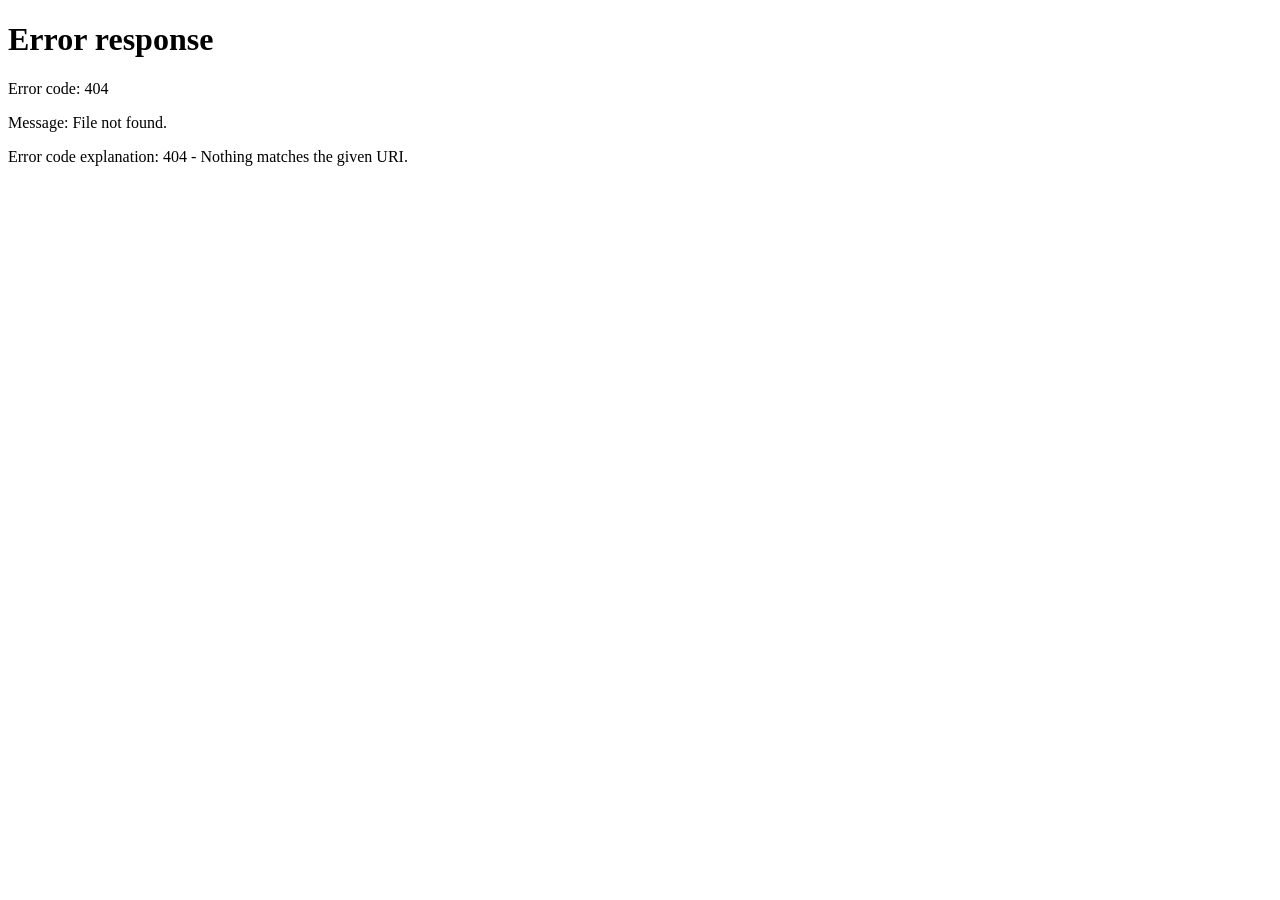
==== commit d6c32619: "Add files via upload" ====
--- a/colorswitch.html
+++ b/colorswitch.html
@@ -350,17 +350,165 @@
       .stat-item { margin-bottom: 0; }
       .game-container { width: 100%; height: 75vh; }
     }
+
+    /* FLOATING CHAT ARCHITECTURE */
+    .chat-dock {
+      position: fixed;
+      bottom: 24px;
+      right: 24px;
+      width: 340px;
+      height: 460px;
+      background: var(--panel);
+      border: 1px solid rgba(255, 255, 255, 0.12);
+      border-radius: 20px;
+      box-shadow: var(--shadow), 0 0 40px rgba(93, 242, 255, 0.1);
+      backdrop-filter: blur(20px);
+      display: flex;
+      flex-direction: column;
+      z-index: 1000;
+      transition: transform 0.3s cubic-bezier(0.4, 0, 0.2, 1), height 0.3s ease;
+      overflow: hidden;
+    }
+    .chat-dock.minimized {
+      height: 52px;
+      transform: translateY(0);
+    }
+    .chat-header {
+      padding: 14px 18px;
+      background: rgba(23, 30, 68, 0.6);
+      border-bottom: 1px solid rgba(255, 255, 255, 0.08);
+      display: flex;
+      justify-content: space-between;
+      align-items: center;
+      cursor: pointer;
+    }
+    .chat-header h3 {
+      margin: 0;
+      font-size: 0.95rem;
+      font-weight: 800;
+      letter-spacing: 0.05em;
+      color: var(--text);
+      display: flex;
+      align-items: center;
+      gap: 8px;
+    }
+    .chat-window-toggle {
+      background: none;
+      border: none;
+      color: var(--muted);
+      font-size: 1.2rem;
+      cursor: pointer;
+      padding: 0 4px;
+    }
+    .chat-window-toggle:hover { color: var(--accent); }
+
+    .chat-body {
+      flex: 1;
+      display: flex;
+      flex-direction: column;
+      min-height: 0;
+    }
+    .chat-view {
+      display: flex;
+      flex-direction: column;
+      height: 100%;
+    }
+    .chat-view.hidden { display: none; }
+
+    /* CONTACTS SUB-PANEL */
+    .contact-search-bar {
+      padding: 10px 14px;
+      display: flex;
+      gap: 8px;
+      border-bottom: 1px solid rgba(255, 255, 255, 0.06);
+    }
+    .chat-input-field {
+      flex: 1;
+      background: rgba(0, 0, 0, 0.2);
+      border: 1px solid rgba(255, 255, 255, 0.1);
+      border-radius: 10px;
+      padding: 8px 12px;
+      color: var(--text);
+      font-family: inherit;
+      font-size: 0.85rem;
+    }
+    .chat-input-field:focus { outline: 1px solid var(--accent); }
+    .chat-action-btn {
+      background: linear-gradient(135deg, var(--accent), var(--accent-2));
+      border: none;
+      border-radius: 10px;
+      color: #080b18;
+      font-weight: 800;
+      padding: 0 14px;
+      cursor: pointer;
+      font-size: 0.85rem;
+    }
+
+    .contacts-list, .messages-container {
+      flex: 1;
+      overflow-y: auto;
+      padding: 12px;
+      display: flex;
+      flex-direction: column;
+      gap: 8px;
+    }
+    .contact-item {
+      display: flex;
+      justify-content: space-between;
+      align-items: center;
+      padding: 10px 12px;
+      background: rgba(255, 255, 255, 0.03);
+      border: 1px solid rgba(255, 255, 255, 0.05);
+      border-radius: 12px;
+      cursor: pointer;
+    }
+    .contact-item:hover { background: rgba(255, 255, 255, 0.07); }
+    .contact-info { display: flex; flex-direction: column; gap: 2px; }
+    .contact-name { font-weight: 700; font-size: 0.88rem; }
+    .contact-status { font-size: 0.72rem; color: var(--muted); }
+
+    /* BUBBLE CHAT MESSAGES */
+    .chat-back-btn {
+      background: transparent;
+      border: none;
+      color: var(--accent);
+      cursor: pointer;
+      font-weight: 700;
+      padding: 8px 12px;
+      text-align: left;
+      font-size: 0.85rem;
+      border-bottom: 1px solid rgba(255, 255, 255, 0.06);
+    }
+    .message-bubble {
+      max-width: 80%;
+      padding: 8px 12px;
+      border-radius: 14px;
+      font-size: 0.85rem;
+      line-height: 1.4;
+      word-break: break-word;
+    }
+    .message-bubble.incoming {
+      background: rgba(255, 255, 255, 0.08);
+      color: var(--text);
+      align-self: flex-start;
+    }
+    .message-bubble.outgoing {
+      background: linear-gradient(135deg, rgba(93, 242, 255, 0.2), rgba(180, 107, 255, 0.2));
+      border: 1px solid rgba(93, 242, 255, 0.2);
+      color: var(--text);
+      align-self: flex-end;
+    }
   </style>
   <script>
     (function () {
-      const DB_URL = "https://gamelibrary-882b6-default-rtdb.asia-southeast1.firebasedatabase.app";
+      const DB_URL = "https://gamehubss-default-rtdb.firebaseio.com/";
       const SESSION_KEY = "gamehub_current_user";
       const GAMEHUB_KEYS = ["gamehub_profile_v1", "colorswitch_highScore"];
       function safeUsernameKey(username) { return String(username || "").trim().toLowerCase().replace(/[^a-z0-9_]/g, "_"); }
       function getCurrentUser() { try { return JSON.parse(sessionStorage.getItem(SESSION_KEY) || "null"); } catch (err) { return null; } }
       function firebaseUrl(parts) { return DB_URL.replace(/\/$/, "") + "/" + parts.map(encodeURIComponent).join("/") + ".json"; }
       const currentUser = getCurrentUser();
-      if (!currentUser || !currentUser.username) { window.location.replace("index.html"); return; }
+      if (!currentUser || !currentUser.username) { window.location.replace("index"); return; }
       const userKey = safeUsernameKey(currentUser.username);
       const originalSetItem = localStorage.setItem.bind(localStorage);
       const originalRemoveItem = localStorage.removeItem.bind(localStorage);
@@ -395,7 +543,7 @@
         safeUsernameKey: safeUsernameKey,
         logout: function () {
           sessionStorage.removeItem(SESSION_KEY);
-          window.location.href = "index.html";
+          window.location.href = "/";
         },
         saveNow: function () {
           GAMEHUB_KEYS.forEach(function (key) {
@@ -413,15 +561,55 @@
     (function () {
       const PROFILE_KEY = "gamehub_profile_v1";
       const MAX_RECENT = 12;
+      const MAX_PROFILE_LEVEL = 100;
+
       function nowIso() { return new Date().toISOString(); }
-      function getUsername() { return (window.GameHubAuth && window.GameHubAuth.username) || "Player"; }
-      function blankGame() { return { successes: 0, bestScore: 0, bestLevel: 0, lastPlayedAt: null }; }
+      function getUsername() {
+        return (window.GameHubAuth && window.GameHubAuth.username) || "Player";
+      }
+      function blankGame() {
+        return { successes: 0, bestScore: 0, bestLevel: 0, lastPlayedAt: null };
+      }
+      function clampLevel(level) {
+        return Math.max(1, Math.min(MAX_PROFILE_LEVEL, Math.floor(Number(level) || 1)));
+      }
+      function xpGapForLevel(level) {
+        level = clampLevel(level);
+        if (level >= MAX_PROFILE_LEVEL) return 0;
+        if (level === 1) return 250;
+        return 325 + ((level - 2) * 60);
+      }
+      function xpForLevelStart(level) {
+        level = clampLevel(level);
+        let total = 0;
+        for (let lv = 1; lv < level; lv++) total += xpGapForLevel(lv);
+        return total;
+      }
+      function xpForNext(level) {
+        level = clampLevel(level);
+        if (level >= MAX_PROFILE_LEVEL) return xpForLevelStart(MAX_PROFILE_LEVEL);
+        return xpForLevelStart(level) + xpGapForLevel(level);
+      }
+      function levelFromXp(totalXp) {
+        const xp = Math.max(0, Number(totalXp) || 0);
+        let level = 1;
+        while (level < MAX_PROFILE_LEVEL && xp >= xpForNext(level)) level++;
+        return level;
+      }
+      function xpRangeForLevel(level) {
+        level = clampLevel(level);
+        const start = xpForLevelStart(level);
+        const end = level >= MAX_PROFILE_LEVEL ? start : xpForNext(level);
+        return { level, start, end, gap: Math.max(0, end - start), isMax: level >= MAX_PROFILE_LEVEL };
+      }
       function defaultProfile() {
         const username = getUsername();
         return {
           username,
           displayName: username,
           avatar: "🎮",
+          mainLevel: 1,
+          mainXp: 0,
           level: 1,
           xp: 0,
           successfulPlays: 0,
@@ -432,31 +620,52 @@
           completedSuccessIds: {}
         };
       }
-      function readProfile() {
-        let profile = null;
-        try { profile = JSON.parse(localStorage.getItem(PROFILE_KEY) || "null"); }
-        catch (err) { profile = null; }
+      function normalizeProfile(profile) {
         const base = defaultProfile();
         profile = profile && typeof profile === "object" ? profile : base;
         profile.username = getUsername();
         profile.displayName = profile.displayName || profile.username;
         profile.avatar = profile.avatar || "🎮";
-        profile.level = Math.max(1, Number(profile.level || 1));
-        profile.xp = Math.max(0, Number(profile.xp || 0));
-        profile.successfulPlays = Math.max(0, Number(profile.successfulPlays || 0));
         profile.games = profile.games && typeof profile.games === "object" ? profile.games : {};
         profile.recentActivity = Array.isArray(profile.recentActivity) ? profile.recentActivity : [];
         profile.completedSuccessIds = profile.completedSuccessIds && typeof profile.completedSuccessIds === "object" ? profile.completedSuccessIds : {};
+        profile.successfulPlays = Math.max(0, Number(profile.successfulPlays || 0));
+
+        // One source of truth for the account level:
+        // mainXp/mainLevel are the official account values. level/xp stay as aliases for older pages.
+        const officialXp = Math.max(0, Number(profile.mainXp ?? profile.xp ?? 0) || 0);
+        const officialLevel = levelFromXp(officialXp);
+        profile.mainXp = officialXp;
+        profile.xp = officialXp;
+        profile.mainLevel = officialLevel;
+        profile.level = officialLevel;
+        profile.updatedAt = profile.updatedAt || nowIso();
+        profile.createdAt = profile.createdAt || nowIso();
         return profile;
       }
+      function readProfile() {
+        let profile = null;
+        try { profile = JSON.parse(localStorage.getItem(PROFILE_KEY) || "null"); }
+        catch (err) { profile = null; }
+        profile = normalizeProfile(profile);
+        try {
+          const normalized = JSON.stringify(profile);
+          if (localStorage.getItem(PROFILE_KEY) !== normalized) localStorage.setItem(PROFILE_KEY, normalized);
+        } catch (err) {}
+        return profile;
+      }
       function saveProfile(profile) {
+        profile = normalizeProfile(profile);
         profile.updatedAt = nowIso();
         localStorage.setItem(PROFILE_KEY, JSON.stringify(profile));
         return profile;
       }
-      function xpForNext(level) { return Math.max(50, level * 100); }
       function showToast(text) {
         if (!document.body) return;
+        if (window.GameHubModal && typeof window.GameHubModal.toast === "function") {
+          window.GameHubModal.toast(text);
+          return;
+        }
         const toast = document.createElement("div");
         toast.textContent = text;
         toast.style.cssText = "position:fixed;right:18px;bottom:18px;z-index:9999;padding:13px 15px;border-radius:16px;background:linear-gradient(135deg,rgba(80,244,255,.95),rgba(199,125,255,.95));color:#05101d;font-weight:1000;box-shadow:0 18px 50px rgba(0,0,0,.34);font-family:inherit;max-width:min(340px,calc(100vw - 36px));";
@@ -470,28 +679,35 @@
         const successId = details.successId ? String(details.successId) : "";
         if (successId && profile.completedSuccessIds[successId]) return profile;
         if (successId) profile.completedSuccessIds[successId] = nowIso();
+
         const game = String(gameName || details.game || "Game");
-        const xp = Math.max(10, Number(details.xp || 50));
-        const beforeLevel = Number(profile.level || 1);
+        const xpGained = Math.max(0, Number(details.xp || 50));
+        const beforeLevel = Number(profile.mainLevel || profile.level || 1);
         profile.successfulPlays += 1;
-        profile.level += 1;
-        profile.xp += xp;
+        profile.mainXp = Math.max(0, Number(profile.mainXp || profile.xp || 0)) + xpGained;
+        profile.xp = profile.mainXp;
+        profile.mainLevel = levelFromXp(profile.mainXp);
+        profile.level = profile.mainLevel;
+
         if (!profile.games[game]) profile.games[game] = blankGame();
         profile.games[game].successes = Number(profile.games[game].successes || 0) + 1;
         profile.games[game].bestScore = Math.max(Number(profile.games[game].bestScore || 0), Number(details.score || 0));
         profile.games[game].bestLevel = Math.max(Number(profile.games[game].bestLevel || 0), Number(details.level || 0));
         profile.games[game].lastPlayedAt = nowIso();
+
         profile.recentActivity.unshift({
           game,
           title: details.title || ("Successful " + game + " play"),
           score: Number(details.score || 0),
           level: Number(details.level || 0),
-          xp,
+          xp: xpGained,
           at: nowIso()
         });
         profile.recentActivity = profile.recentActivity.slice(0, MAX_RECENT);
         saveProfile(profile);
-        showToast("Profile Level Up! Lv " + beforeLevel + " → " + profile.level);
+
+        if (profile.mainLevel > beforeLevel) showToast("Main Level Up! Lv " + beforeLevel + " → " + profile.mainLevel);
+        else if (xpGained > 0) showToast("+" + xpGained + " XP gained");
         return profile;
       }
       function resetProfile() {
@@ -499,9 +715,85 @@
         saveProfile(profile);
         return profile;
       }
-      window.GameHubProfile = { PROFILE_KEY, readProfile, saveProfile, recordSuccess, resetProfile, xpForNext };
+      window.GameHubProfile = { PROFILE_KEY, MAX_PROFILE_LEVEL, readProfile, saveProfile, recordSuccess, resetProfile, xpForNext, xpForLevelStart, xpGapForLevel, xpRangeForLevel, levelFromXp };
     })();
   </script>
+
+<script>
+(function () {
+  if (window.GameHubModal) return;
+  function ensureStyles() {
+    if (document.getElementById("gamehub-modal-styles")) return;
+    const style = document.createElement("style");
+    style.id = "gamehub-modal-styles";
+    style.textContent = `
+      .gh-modal-overlay{position:fixed;inset:0;z-index:99999;display:grid;place-items:center;padding:18px;background:rgba(2,6,19,.78);backdrop-filter:blur(12px) saturate(130%)}
+      .gh-modal-card{width:min(440px,100%);border-radius:24px;padding:20px;background:linear-gradient(180deg,rgba(255,255,255,.10),rgba(255,255,255,.035)),linear-gradient(135deg,rgba(80,244,255,.10),rgba(199,125,255,.085)),rgba(7,12,31,.96);border:1px solid rgba(255,255,255,.16);box-shadow:0 28px 90px rgba(0,0,0,.58),0 0 0 1px rgba(80,244,255,.22),0 0 36px rgba(80,244,255,.12);color:var(--text,#f4f8ff);font-family:inherit;animation:ghModalPop .18s ease forwards}
+      @keyframes ghModalPop{from{transform:translateY(10px) scale(.98);opacity:0}to{transform:translateY(0) scale(1);opacity:1}}
+      .gh-modal-icon{width:44px;height:44px;display:grid;place-items:center;border-radius:16px;margin-bottom:12px;background:linear-gradient(135deg,var(--accent,#50f4ff),var(--accent-2,#c77dff));color:#06101a;font-size:1.4rem;box-shadow:0 0 28px rgba(80,244,255,.26)}
+      .gh-modal-card.danger .gh-modal-icon{background:linear-gradient(135deg,#ff5d7a,#ffb65d)}
+      .gh-modal-title{margin:0 0 8px;font-size:1.35rem;line-height:1.1;letter-spacing:-.04em;color:var(--text,#f4f8ff)}
+      .gh-modal-message{margin:0 0 16px;color:var(--muted,#aab7df);line-height:1.5;font-size:.94rem;white-space:pre-wrap}
+      .gh-modal-input{width:100%;margin:0 0 14px;padding:12px 13px;border-radius:14px;border:1px solid rgba(80,244,255,.25);background:rgba(255,255,255,.075);color:var(--text,#f4f8ff);font:inherit;font-weight:800;outline:none}
+      .gh-modal-actions{display:flex;justify-content:flex-end;gap:10px;flex-wrap:wrap}
+      .gh-modal-btn{border-radius:999px;padding:10px 16px;border:1px solid rgba(255,255,255,.15);font-weight:1000;cursor:pointer;font:inherit}
+      .gh-modal-btn.cancel{color:var(--text,#f4f8ff);background:rgba(255,255,255,.075)}
+      .gh-modal-btn.confirm{color:#06101a;background:linear-gradient(135deg,var(--accent,#50f4ff),#9ffcff);box-shadow:0 0 24px rgba(80,244,255,.22)}
+      .gh-modal-card.danger .gh-modal-btn.confirm{background:linear-gradient(135deg,#ff5d7a,#ffb65d)}
+      .gh-toast{position:fixed;right:18px;bottom:18px;z-index:99998;padding:13px 15px;border-radius:16px;background:linear-gradient(135deg,rgba(80,244,255,.95),rgba(199,125,255,.95));color:#05101d;font-weight:1000;box-shadow:0 18px 50px rgba(0,0,0,.34);font-family:inherit;max-width:min(340px,calc(100vw - 36px));transition:all .35s ease}
+    `;
+    document.head.appendChild(style);
+  }
+  function modal(opts) {
+    ensureStyles();
+    opts = opts || {};
+    return new Promise(function (resolve) {
+      const overlay = document.createElement("div");
+      overlay.className = "gh-modal-overlay";
+      const card = document.createElement("div");
+      card.className = "gh-modal-card" + (opts.danger ? " danger" : "");
+      card.setAttribute("role", "dialog");
+      card.setAttribute("aria-modal", "true");
+      const inputHtml = opts.input ? `<input class="gh-modal-input" id="ghModalInput" value="${String(opts.value || "").replace(/"/g, "&quot;")}" placeholder="${String(opts.placeholder || "").replace(/"/g, "&quot;")}">` : "";
+      card.innerHTML = `<div class="gh-modal-icon">${opts.icon || "💬"}</div><h2 class="gh-modal-title">${opts.title || "Message"}</h2><p class="gh-modal-message">${opts.message || ""}</p>${inputHtml}<div class="gh-modal-actions"><button class="gh-modal-btn cancel" type="button">${opts.cancelText || "Cancel"}</button><button class="gh-modal-btn confirm" type="button">${opts.confirmText || "OK"}</button></div>`;
+      overlay.appendChild(card);
+      document.body.appendChild(overlay);
+      const cancel = card.querySelector(".cancel");
+      const confirm = card.querySelector(".confirm");
+      const input = card.querySelector("#ghModalInput");
+      cancel.style.display = opts.hideCancel ? "none" : "inline-flex";
+      function done(value) { overlay.remove(); resolve(value); }
+      cancel.onclick = function () { done(opts.input ? null : false); };
+      confirm.onclick = function () { done(opts.input ? (input ? input.value : "") : true); };
+      overlay.addEventListener("click", function (event) { if (event.target === overlay) done(opts.input ? null : false); });
+      window.addEventListener("keydown", function onKey(e) {
+        if (!document.body.contains(overlay)) return window.removeEventListener("keydown", onKey);
+        if (e.key === "Escape") { window.removeEventListener("keydown", onKey); done(opts.input ? null : false); }
+        if (e.key === "Enter" && input) { window.removeEventListener("keydown", onKey); done(input.value); }
+      });
+      if (input) setTimeout(function () { input.focus(); input.select(); }, 40);
+    });
+  }
+  function toast(text) {
+    ensureStyles();
+    const t = document.createElement("div");
+    t.className = "gh-toast";
+    t.textContent = text;
+    document.body.appendChild(t);
+    setTimeout(function () { t.style.opacity = "0"; t.style.transform = "translateY(8px)"; }, 2400);
+    setTimeout(function () { t.remove(); }, 2850);
+  }
+  window.GameHubModal = {
+    alert: function (title, message) { return modal({ title: title || "Message", message: message || "", icon: "💬", hideCancel: true }); },
+    confirm: function (title, message, opts) { opts = opts || {}; return modal({ title: title || "Confirm", message: message || "", icon: opts.icon || "⚠️", danger: !!opts.danger, confirmText: opts.confirmText || "Confirm", cancelText: opts.cancelText || "Cancel" }); },
+    prompt: function (title, message, opts) { opts = opts || {}; return modal({ title: title || "Input", message: message || "", icon: opts.icon || "⌨️", input: true, value: opts.value || "", placeholder: opts.placeholder || "", confirmText: opts.confirmText || "OK", cancelText: opts.cancelText || "Cancel" }); },
+    toast: toast
+  };
+  const nativeAlert = window.alert;
+  window.alert = function (message) { try { window.GameHubModal.alert("Message", String(message || "")); } catch (err) { nativeAlert(message); } };
+})();
+</script>
+
 </head>
 <body>
 
@@ -509,7 +801,7 @@
   <header>
     <div class="brand"><div class="logo"></div>Color Switch Arcade</div>
     <nav>
-      <a href="homepage.html" class="home-link">← Hub</a>
+      <a href="homepage" class="home-link">← Hub</a>
       <span class="account-pill">
           👤 <span id="accountName">Player</span>
           <span class="level-badge" id="accountLevel">LV 1</span>
@@ -598,6 +890,32 @@
     </div>
   </div>
 
+  <div id="globalChatDock" class="chat-dock minimized">
+  <div class="chat-header" id="chatHeaderClickable">
+    <h3>💬 GameHub Comm-Link</h3>
+    <button class="chat-window-toggle" id="chatToggleIcon">—</button>
+  </div>
+  
+  <div class="chat-body">
+      <div id="chatContactsView" class="chat-view">
+        <div class="contact-search-bar">
+          <input type="text" id="targetFriendInput" class="chat-input-field" placeholder="Search player username..." autocomplete="off"/>
+          <button id="addFriendActionBtn" class="chat-action-btn">Add</button>
+        </div>
+        <div id="contactsBox" class="contacts-list"></div>
+      </div>
+
+      <div id="chatMessagingView" class="chat-view hidden">
+        <button id="leaveChatRoomBtn" class="chat-back-btn">← Back to Contacts</button>
+        <div id="messagesBox" class="messages-container"></div>
+        <div class="contact-search-bar">
+          <input type="text" id="rawMessageText" class="chat-input-field" placeholder="Type a message..." autocomplete="off"/>
+          <button id="sendMessageActionBtn" class="chat-action-btn">Send</button>
+        </div>
+      </div>
+    </div>
+  </div>
+
 <script>
   // Extract verified Auth credentials and live profile parameters 
     let highScore = parseInt(localStorage.getItem('colorswitch_highScore') || '0', 10);
@@ -606,8 +924,8 @@
 
     if (window.GameHubProfile && typeof window.GameHubProfile.readProfile === "function") {
       const liveProfile = window.GameHubProfile.readProfile();
-      if (liveProfile && liveProfile.level) {
-        document.getElementById("accountLevel").textContent = "LV " + liveProfile.level;
+      if (liveProfile && (liveProfile.mainLevel || liveProfile.level)) {
+        document.getElementById("accountLevel").textContent = "LV " + (liveProfile.mainLevel || liveProfile.level);
       }
       if (liveProfile && liveProfile.games && liveProfile.games["Color Switch"] && Number(liveProfile.games["Color Switch"].bestScore) > highScore) {
         highScore = Number(liveProfile.games["Color Switch"].bestScore);
@@ -647,13 +965,14 @@
   let gameActive = false;
   let cameraY = 0;
 
+  // Change ball.jump from -8.5 to -7.2 for a slightly slower, more controlled bounce
   let ball = {
     x: 200,
     y: 450,
     radius: 10,
     velocity: 0,
     gravity: 0,
-    jump: -8.5,
+    jump: -8.8, // Modified from -8.5
     color: '#3ef2ff'
   };
 
@@ -808,9 +1127,16 @@
   }
 
   function startGame() {
+    // Unfocus any active HTML button so pressing Enter doesn't trigger it again
+    if (document.activeElement && typeof document.activeElement.blur === 'function') {
+      document.activeElement.blur();
+    }
+
     score = 0;
     starCount = 0;
     document.getElementById('scoreVal').textContent = score;
+    
+    // ... rest of your original startGame code remains exactly the same ...
 
     // Hide dock while playing to prevent covering the game view
     const dock = document.getElementById('bottomDock');
@@ -1190,6 +1516,274 @@
   }
 
   draw();
+
+  // ========================================================
+  // REAL-TIME CHAT & USER CONNECTION SYSTEM
+  // ========================================================
+  (function() {
+    const DB_URL = "https://gamehubss-default-rtdb.firebaseio.com/";
+    const myUsername = username;
+    
+    function cleanKey(name) { 
+      return String(name || "").trim().toLowerCase().replace(/[^a-z0-9_]/g, "_"); 
+    }
+    const myKey = cleanKey(myUsername);
+
+    let activeChatTarget = null;
+    let syncIntervalId = null;
+
+    // Grab Chat Element Handles
+    const dock = document.getElementById('globalChatDock');
+    const header = document.getElementById('chatHeaderClickable');
+    const toggleIcon = document.getElementById('chatToggleIcon');
+    const contactsView = document.getElementById('chatContactsView');
+    const messagingView = document.getElementById('chatMessagingView');
+    const contactInput = document.getElementById('targetFriendInput');
+    const addBtn = document.getElementById('addFriendActionBtn');
+    const contactsBox = document.getElementById('contactsBox');
+    const messagesBox = document.getElementById('messagesBox');
+    const messageInput = document.getElementById('rawMessageText');
+    const sendMsgBtn = document.getElementById('sendMessageActionBtn');
+    const backBtn = document.getElementById('leaveChatRoomBtn');
+
+    // --- CUSTOM MODAL STYLED NOTIFICATIONS ---
+    function showCustomAlert(title, message) {
+      const modalOverlay = document.createElement('div');
+      modalOverlay.style = "position:fixed; top:0; left:0; width:100%; height:100%; background:rgba(5,8,20,0.85); backdrop-filter:blur(8px); display:flex; align-items:center; justify-content:center; z-index:99999;";
+      
+      const card = document.createElement('div');
+      card.style = "background:var(--panel, #0f142d); border:1px solid rgba(93,242,255,0.2); border-radius:16px; padding:24px; width:90%; max-width:400px; box-shadow:0 20px 50px rgba(0,0,0,0.6); text-align:center; font-family:inherit; color:var(--text, #eef4ff);";
+      
+      card.innerHTML = `
+        <h3 style="margin-top:0; color:var(--accent, #5df2ff); font-size:1.2rem; font-weight:800; letter-spacing:0.05em;">${title}</h3>
+        <p style="margin:16px 0 24px; font-size:0.9rem; line-height:1.5; color:var(--muted, #95a3c7);">${message}</p>
+        <button id="customAlertCloseBtn" class="chat-action-btn" style="padding:10px 24px; font-size:0.9rem; width:100%; border-radius:10px;">Acknowledge</button>
+      `;
+      
+      modalOverlay.appendChild(card);
+      document.body.appendChild(modalOverlay);
+      
+      document.getElementById('customAlertCloseBtn').addEventListener('click', () => {
+        modalOverlay.remove();
+      });
+    }
+
+    function showCustomConfirm(title, message, onConfirm) {
+      const modalOverlay = document.createElement('div');
+      modalOverlay.style = "position:fixed; top:0; left:0; width:100%; height:100%; background:rgba(5,8,20,0.85); backdrop-filter:blur(8px); display:flex; align-items:center; justify-content:center; z-index:99999;";
+      
+      const card = document.createElement('div');
+      card.style = "background:var(--panel, #0f142d); border:1px solid rgba(180,107,255,0.2); border-radius:16px; padding:24px; width:90%; max-width:400px; box-shadow:0 20px 50px rgba(0,0,0,0.6); font-family:inherit; color:var(--text, #eef4ff);";
+      
+      card.innerHTML = `
+        <h3 style="margin-top:0; color:var(--accent-2, #b46bff); font-size:1.2rem; font-weight:800; text-align:center; letter-spacing:0.05em;">${title}</h3>
+        <p style="margin:16px 0 24px; font-size:0.9rem; line-height:1.5; text-align:center; color:var(--muted, #95a3c7);">${message}</p>
+        <div style="display:flex; gap:12px;">
+          <button id="customConfirmCancelBtn" class="chat-action-btn" style="background:rgba(255,255,255,0.08); color:var(--text); padding:10px 16px; font-size:0.9rem; flex:1; border-radius:10px; border:1px solid rgba(255,255,255,0.1);">Decline</button>
+          <button id="customConfirmAcceptBtn" class="chat-action-btn" style="padding:10px 16px; font-size:0.9rem; flex:1; border-radius:10px;">Accept</button>
+        </div>
+      `;
+      
+      modalOverlay.appendChild(card);
+      document.body.appendChild(modalOverlay);
+      
+      document.getElementById('customConfirmCancelBtn').addEventListener('click', () => {
+        modalOverlay.remove();
+      });
+      
+      document.getElementById('customConfirmAcceptBtn').addEventListener('click', () => {
+        modalOverlay.remove();
+        onConfirm();
+      });
+    }
+
+    // 1. Minimize / Maximize Dock Toggle Animation Logic
+    if (header) {
+      header.addEventListener('click', () => {
+        const isMin = dock.classList.toggle('minimized');
+        toggleIcon.textContent = isMin ? '▲' : '—';
+        if (!isMin) {
+          refreshSocialLoop();
+          if (!syncIntervalId) syncIntervalId = setInterval(refreshSocialLoop, 3000);
+        } else {
+          if (syncIntervalId) { 
+            clearInterval(syncIntervalId); 
+            syncIntervalId = null; 
+          }
+        }
+      });
+    }
+
+    // 2. Add Username Verification & Friend Request Generation
+    if (addBtn) {
+      addBtn.addEventListener('click', async () => {
+        const targetName = contactInput.value.trim();
+        const targetKey = cleanKey(targetName);
+
+        if (!targetName || targetKey === myKey) {
+          showCustomAlert("Invalid Target", "Please input a valid username different from your own.");
+          return;
+        }
+
+        try {
+          const checkRes = await fetch(`${DB_URL}/users/${targetKey}.json`);
+          const targetProfile = await checkRes.json();
+
+          if (!targetProfile) {
+            showCustomAlert("User Not Found", `The username "${targetName}" does not exist in the platform data directory.`);
+            return;
+          }
+
+          const sortedRoomKey = myKey < targetKey ? `${myKey}_vs_${targetKey}` : `${targetKey}_vs_${myKey}`;
+
+          await fetch(`${DB_URL}/chats/${sortedRoomKey}/status.json`, {
+            method: "PUT",
+            headers: { "Content-Type": "application/json" },
+            body: JSON.stringify({ 
+              requester: myUsername, 
+              responder: targetProfile.username || targetName, 
+              accepted: false 
+            })
+          });
+
+          showCustomAlert("Success", `Connection invitation successfully dispatched to ${targetName}!`);
+          contactInput.value = "";
+          refreshSocialLoop();
+        } catch (e) {
+          console.error("Error setting up dynamic invitation request:", e);
+        }
+      });
+    }
+
+    // 3. Dynamic Synchronization of Contact Relationships Listing
+    async function refreshSocialLoop() {
+      try {
+        const res = await fetch(`${DB_URL}/chats.json`);
+        const allChats = await res.json() || {};
+        if (!contactsBox) return;
+        contactsBox.innerHTML = "";
+
+        Object.keys(allChats).forEach(roomKey => {
+          if (roomKey.includes(myKey)) {
+            const room = allChats[roomKey];
+            const status = room.status || {};
+            const isRequester = cleanKey(status.requester) === myKey;
+            const peerName = isRequester ? status.responder : status.requester;
+            
+            const item = document.createElement('div');
+            item.className = 'contact-item';
+
+            const info = document.createElement('div');
+            info.className = 'contact-info';
+            
+            const nameSpan = document.createElement('span');
+            nameSpan.className = 'contact-name';
+            nameSpan.textContent = peerName;
+            info.appendChild(nameSpan);
+
+            const statusSpan = document.createElement('span');
+            statusSpan.className = 'contact-status';
+
+            if (status.accepted) {
+              statusSpan.textContent = "🟢 Connected - Click to Chat";
+              item.addEventListener('click', () => openDirectMessaging(roomKey, peerName));
+            } else {
+              if (isRequester) {
+                statusSpan.textContent = "⏳ Sent - Pending Verification";
+              } else {
+                statusSpan.textContent = "📥 Request Received - Click to Accept";
+                item.style.borderLeft = "3px solid var(--accent)";
+                item.addEventListener('click', () => handleAcceptRequest(roomKey, peerName));
+              }
+            }
+            info.appendChild(statusSpan);
+            item.appendChild(info);
+            contactsBox.appendChild(item);
+          }
+        });
+
+        if (activeChatTarget) {
+          renderLiveMessages(allChats[activeChatTarget.roomKey]?.messages || {});
+        }
+      } catch(err) {
+        console.error("Error retrieving background updates:", err);
+      }
+    }
+
+    // 4. Accept Mutual Agreement Handshake using Custom Styled Confirm Modals
+    async function handleAcceptRequest(roomKey, peerName) {
+      showCustomConfirm(
+        "Accept Connection", 
+        `Would you like to accept the chat invitation and open transmissions with ${peerName}?`, 
+        async () => {
+          await fetch(`${DB_URL}/chats/${roomKey}/status/accepted.json`, {
+            method: "PUT",
+            headers: { "Content-Type": "application/json" },
+            body: JSON.stringify(true)
+          });
+          refreshSocialLoop();
+        }
+      );
+    }
+
+    // 5. Interface View Changes
+    function openDirectMessaging(roomKey, peerName) {
+      activeChatTarget = { roomKey, peerName };
+      contactsView.classList.add('hidden');
+      messagingView.classList.remove('hidden');
+      refreshSocialLoop();
+    }
+
+    if (backBtn) {
+      backBtn.addEventListener('click', () => {
+        activeChatTarget = null;
+        messagingView.classList.add('hidden');
+        contactsView.classList.remove('hidden');
+      });
+    }
+
+    // 6. Transmit Messages Payload Loop
+    async function transmitChatMessage() {
+      const text = messageInput.value.trim();
+      if (!text || !activeChatTarget) return;
+
+      const payload = {
+        sender: myUsername,
+        text: text,
+        timestamp: new Date().toISOString()
+      };
+
+      messageInput.value = "";
+      await fetch(`${DB_URL}/chats/${activeChatTarget.roomKey}/messages.json`, {
+        method: "POST",
+        headers: { "Content-Type": "application/json" },
+        body: JSON.stringify(payload)
+      });
+      refreshSocialLoop();
+    }
+
+    if (sendMsgBtn) sendMsgBtn.addEventListener('click', transmitChatMessage);
+    if (messageInput) {
+      messageInput.addEventListener('keydown', (e) => { 
+        if (e.key === 'Enter') transmitChatMessage(); 
+      });
+    }
+
+    // 7. Render Chat History Output Container
+    function renderLiveMessages(messagesObj) {
+      if (!messagesBox) return;
+      messagesBox.innerHTML = "";
+      
+      Object.values(messagesObj).forEach(msg => {
+        const bubble = document.createElement('div');
+        bubble.className = `message-bubble ${cleanKey(msg.sender) === myKey ? 'outgoing' : 'incoming'}`;
+        bubble.textContent = msg.text;
+        messagesBox.appendChild(bubble);
+      });
+      
+      messagesBox.scrollTop = messagesBox.scrollHeight;
+    }
+  })();
 </script>
 </body>
 </html>
